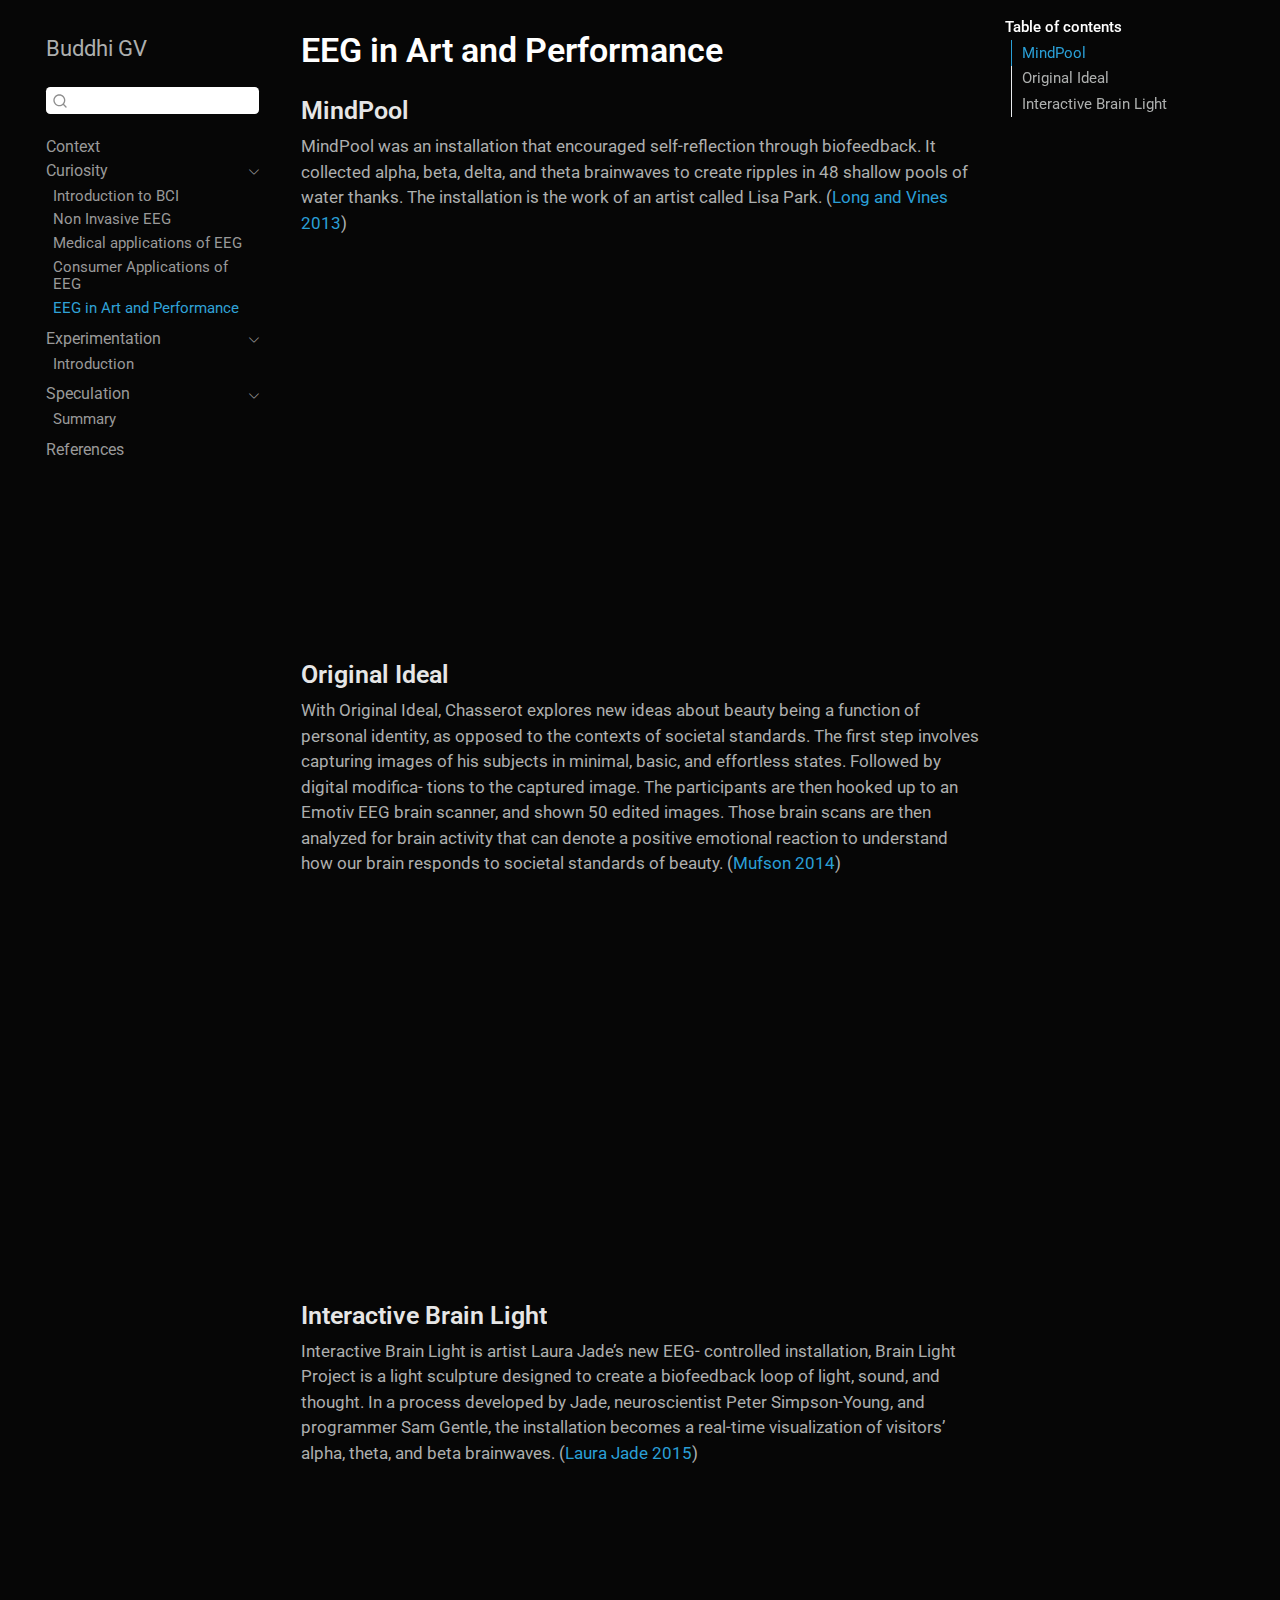
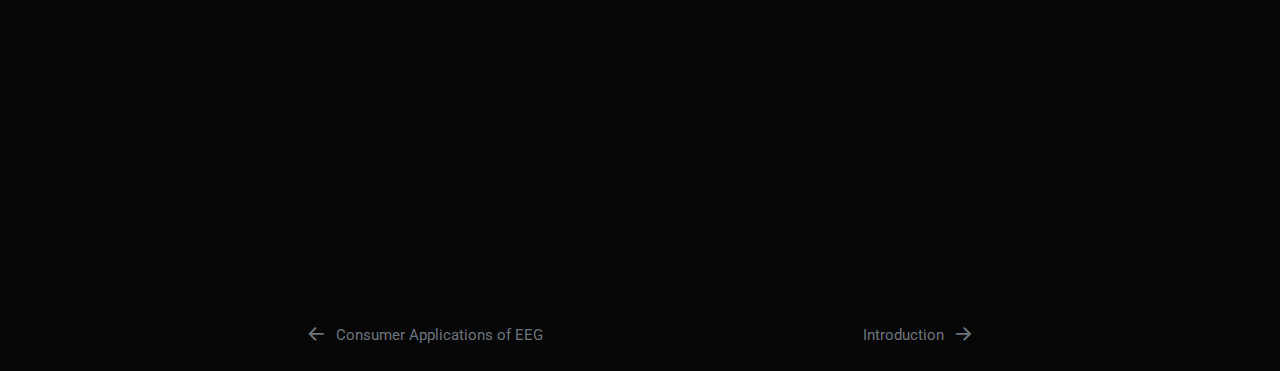
==== _book/art.html @ e20c2865 "Curiosity first draft" ====
<!DOCTYPE html>
<html xmlns="http://www.w3.org/1999/xhtml" lang="en" xml:lang="en"><head>

<meta charset="utf-8">
<meta name="generator" content="quarto-1.4.553">

<meta name="viewport" content="width=device-width, initial-scale=1.0, user-scalable=yes">


<title>Buddhi GV - EEG in Art and Performance</title>
<style>
code{white-space: pre-wrap;}
span.smallcaps{font-variant: small-caps;}
div.columns{display: flex; gap: min(4vw, 1.5em);}
div.column{flex: auto; overflow-x: auto;}
div.hanging-indent{margin-left: 1.5em; text-indent: -1.5em;}
ul.task-list{list-style: none;}
ul.task-list li input[type="checkbox"] {
  width: 0.8em;
  margin: 0 0.8em 0.2em -1em; /* quarto-specific, see https://github.com/quarto-dev/quarto-cli/issues/4556 */ 
  vertical-align: middle;
}
/* CSS for citations */
div.csl-bib-body { }
div.csl-entry {
  clear: both;
  margin-bottom: 0em;
}
.hanging-indent div.csl-entry {
  margin-left:2em;
  text-indent:-2em;
}
div.csl-left-margin {
  min-width:2em;
  float:left;
}
div.csl-right-inline {
  margin-left:2em;
  padding-left:1em;
}
div.csl-indent {
  margin-left: 2em;
}</style>


<script src="site_libs/quarto-nav/quarto-nav.js"></script>
<script src="site_libs/quarto-nav/headroom.min.js"></script>
<script src="site_libs/clipboard/clipboard.min.js"></script>
<script src="site_libs/quarto-search/autocomplete.umd.js"></script>
<script src="site_libs/quarto-search/fuse.min.js"></script>
<script src="site_libs/quarto-search/quarto-search.js"></script>
<meta name="quarto:offset" content="./">
<link href="./intro.html" rel="next">
<link href="./consumer.html" rel="prev">
<script src="site_libs/quarto-html/quarto.js"></script>
<script src="site_libs/quarto-html/popper.min.js"></script>
<script src="site_libs/quarto-html/tippy.umd.min.js"></script>
<script src="site_libs/quarto-html/anchor.min.js"></script>
<link href="site_libs/quarto-html/tippy.css" rel="stylesheet">
<link href="site_libs/quarto-html/quarto-syntax-highlighting-dark.css" rel="stylesheet" id="quarto-text-highlighting-styles">
<script src="site_libs/bootstrap/bootstrap.min.js"></script>
<link href="site_libs/bootstrap/bootstrap-icons.css" rel="stylesheet">
<link href="site_libs/bootstrap/bootstrap.min.css" rel="stylesheet" id="quarto-bootstrap" data-mode="dark">
<script id="quarto-search-options" type="application/json">{
  "location": "sidebar",
  "copy-button": false,
  "collapse-after": 3,
  "panel-placement": "start",
  "type": "textbox",
  "limit": 50,
  "keyboard-shortcut": [
    "f",
    "/",
    "s"
  ],
  "show-item-context": false,
  "language": {
    "search-no-results-text": "No results",
    "search-matching-documents-text": "matching documents",
    "search-copy-link-title": "Copy link to search",
    "search-hide-matches-text": "Hide additional matches",
    "search-more-match-text": "more match in this document",
    "search-more-matches-text": "more matches in this document",
    "search-clear-button-title": "Clear",
    "search-text-placeholder": "",
    "search-detached-cancel-button-title": "Cancel",
    "search-submit-button-title": "Submit",
    "search-label": "Search"
  }
}</script>


</head>

<body class="nav-sidebar floating">

<div id="quarto-search-results"></div>
  <header id="quarto-header" class="headroom fixed-top">
  <nav class="quarto-secondary-nav">
    <div class="container-fluid d-flex">
      <button type="button" class="quarto-btn-toggle btn" data-bs-toggle="collapse" data-bs-target=".quarto-sidebar-collapse-item" aria-controls="quarto-sidebar" aria-expanded="false" aria-label="Toggle sidebar navigation" onclick="if (window.quartoToggleHeadroom) { window.quartoToggleHeadroom(); }">
        <i class="bi bi-layout-text-sidebar-reverse"></i>
      </button>
        <nav class="quarto-page-breadcrumbs" aria-label="breadcrumb"><ol class="breadcrumb"><li class="breadcrumb-item"><a href="./bci.html">Curiosity</a></li><li class="breadcrumb-item"><a href="./art.html"><span class="chapter-title">EEG in Art and Performance</span></a></li></ol></nav>
        <a class="flex-grow-1" role="button" data-bs-toggle="collapse" data-bs-target=".quarto-sidebar-collapse-item" aria-controls="quarto-sidebar" aria-expanded="false" aria-label="Toggle sidebar navigation" onclick="if (window.quartoToggleHeadroom) { window.quartoToggleHeadroom(); }">      
        </a>
      <button type="button" class="btn quarto-search-button" aria-label="" onclick="window.quartoOpenSearch();">
        <i class="bi bi-search"></i>
      </button>
    </div>
  </nav>
</header>
<!-- content -->
<div id="quarto-content" class="quarto-container page-columns page-rows-contents page-layout-article">
<!-- sidebar -->
  <nav id="quarto-sidebar" class="sidebar collapse collapse-horizontal quarto-sidebar-collapse-item sidebar-navigation floating overflow-auto">
    <div class="pt-lg-2 mt-2 text-left sidebar-header">
    <div class="sidebar-title mb-0 py-0">
      <a href="./">Buddhi GV</a> 
    </div>
      </div>
        <div class="mt-2 flex-shrink-0 align-items-center">
        <div class="sidebar-search">
        <div id="quarto-search" class="" title="Search"></div>
        </div>
        </div>
    <div class="sidebar-menu-container"> 
    <ul class="list-unstyled mt-1">
        <li class="sidebar-item">
  <div class="sidebar-item-container"> 
  <a href="./index.html" class="sidebar-item-text sidebar-link">
 <span class="menu-text">Context</span></a>
  </div>
</li>
        <li class="sidebar-item sidebar-item-section">
      <div class="sidebar-item-container"> 
            <a class="sidebar-item-text sidebar-link text-start" data-bs-toggle="collapse" data-bs-target="#quarto-sidebar-section-1" aria-expanded="true">
 <span class="menu-text">Curiosity</span></a>
          <a class="sidebar-item-toggle text-start" data-bs-toggle="collapse" data-bs-target="#quarto-sidebar-section-1" aria-expanded="true" aria-label="Toggle section">
            <i class="bi bi-chevron-right ms-2"></i>
          </a> 
      </div>
      <ul id="quarto-sidebar-section-1" class="collapse list-unstyled sidebar-section depth1 show">  
          <li class="sidebar-item">
  <div class="sidebar-item-container"> 
  <a href="./bci.html" class="sidebar-item-text sidebar-link"><span class="chapter-title">Introduction to BCI</span></a>
  </div>
</li>
          <li class="sidebar-item">
  <div class="sidebar-item-container"> 
  <a href="./non_invasive_eeg.html" class="sidebar-item-text sidebar-link"><span class="chapter-title">Non Invasive EEG</span></a>
  </div>
</li>
          <li class="sidebar-item">
  <div class="sidebar-item-container"> 
  <a href="./med.html" class="sidebar-item-text sidebar-link"><span class="chapter-title">Medical applications of EEG</span></a>
  </div>
</li>
          <li class="sidebar-item">
  <div class="sidebar-item-container"> 
  <a href="./consumer.html" class="sidebar-item-text sidebar-link"><span class="chapter-title">Consumer Applications of EEG</span></a>
  </div>
</li>
          <li class="sidebar-item">
  <div class="sidebar-item-container"> 
  <a href="./art.html" class="sidebar-item-text sidebar-link active"><span class="chapter-title">EEG in Art and Performance</span></a>
  </div>
</li>
      </ul>
  </li>
        <li class="sidebar-item sidebar-item-section">
      <div class="sidebar-item-container"> 
            <a class="sidebar-item-text sidebar-link text-start" data-bs-toggle="collapse" data-bs-target="#quarto-sidebar-section-2" aria-expanded="true">
 <span class="menu-text">Experimentation</span></a>
          <a class="sidebar-item-toggle text-start" data-bs-toggle="collapse" data-bs-target="#quarto-sidebar-section-2" aria-expanded="true" aria-label="Toggle section">
            <i class="bi bi-chevron-right ms-2"></i>
          </a> 
      </div>
      <ul id="quarto-sidebar-section-2" class="collapse list-unstyled sidebar-section depth1 show">  
          <li class="sidebar-item">
  <div class="sidebar-item-container"> 
  <a href="./intro.html" class="sidebar-item-text sidebar-link"><span class="chapter-title">Introduction</span></a>
  </div>
</li>
      </ul>
  </li>
        <li class="sidebar-item sidebar-item-section">
      <div class="sidebar-item-container"> 
            <a class="sidebar-item-text sidebar-link text-start" data-bs-toggle="collapse" data-bs-target="#quarto-sidebar-section-3" aria-expanded="true">
 <span class="menu-text">Speculation</span></a>
          <a class="sidebar-item-toggle text-start" data-bs-toggle="collapse" data-bs-target="#quarto-sidebar-section-3" aria-expanded="true" aria-label="Toggle section">
            <i class="bi bi-chevron-right ms-2"></i>
          </a> 
      </div>
      <ul id="quarto-sidebar-section-3" class="collapse list-unstyled sidebar-section depth1 show">  
          <li class="sidebar-item">
  <div class="sidebar-item-container"> 
  <a href="./summary.html" class="sidebar-item-text sidebar-link"><span class="chapter-title">Summary</span></a>
  </div>
</li>
      </ul>
  </li>
        <li class="sidebar-item">
  <div class="sidebar-item-container"> 
  <a href="./references.html" class="sidebar-item-text sidebar-link">
 <span class="menu-text">References</span></a>
  </div>
</li>
    </ul>
    </div>
</nav>
<div id="quarto-sidebar-glass" class="quarto-sidebar-collapse-item" data-bs-toggle="collapse" data-bs-target=".quarto-sidebar-collapse-item"></div>
<!-- margin-sidebar -->
    <div id="quarto-margin-sidebar" class="sidebar margin-sidebar">
        <nav id="TOC" role="doc-toc" class="toc-active">
    <h2 id="toc-title">Table of contents</h2>
   
  <ul>
  <li><a href="#mindpool" id="toc-mindpool" class="nav-link active" data-scroll-target="#mindpool">MindPool</a></li>
  <li><a href="#original-ideal" id="toc-original-ideal" class="nav-link" data-scroll-target="#original-ideal">Original Ideal</a></li>
  <li><a href="#interactive-brain-light" id="toc-interactive-brain-light" class="nav-link" data-scroll-target="#interactive-brain-light">Interactive Brain Light</a></li>
  </ul>
</nav>
    </div>
<!-- main -->
<main class="content" id="quarto-document-content">

<header id="title-block-header">
<h1 class="title display-7"><span class="chapter-title">EEG in Art and Performance</span></h1>

</header>


<section id="mindpool" class="level3">
<h3 class="anchored" data-anchor-id="mindpool">MindPool</h3>
<p>MindPool was an installation that encouraged self-reflection through biofeedback. It collected alpha, beta, delta, and theta brainwaves to create ripples in 48 shallow pools of water thanks. The installation is the work of an artist called Lisa Park. <span class="citation" data-cites="long2013">(<a href="references.html#ref-long2013" role="doc-biblioref">Long and Vines 2013</a>)</span></p>
<div class="quarto-video ratio ratio-16x9"><iframe data-external="1" src="https://www.youtube.com/embed/F-r-ZGE4z_M" title="" frameborder="0" allow="accelerometer; autoplay; clipboard-write; encrypted-media; gyroscope; picture-in-picture" allowfullscreen=""></iframe></div>
</section>
<section id="original-ideal" class="level3">
<h3 class="anchored" data-anchor-id="original-ideal">Original Ideal</h3>
<p>With Original Ideal, Chasserot explores new ideas about beauty being a function of personal identity, as opposed to the contexts of societal standards. The first step involves capturing images of his subjects in minimal, basic, and effortless states. Followed by digital modifica- tions to the captured image. The participants are then hooked up to an Emotiv EEG brain scanner, and shown 50 edited images. Those brain scans are then analyzed for brain activity that can denote a positive emotional reaction to understand how our brain responds to societal standards of beauty. <span class="citation" data-cites="mufson2014">(<a href="references.html#ref-mufson2014" role="doc-biblioref">Mufson 2014</a>)</span></p>
<div class="quarto-video ratio ratio-16x9"><iframe data-external="1" src="https://player.vimeo.com/video/83598327" frameborder="0" title="" allow="autoplay; fullscreen; picture-in-picture" allowfullscreen=""></iframe></div>
</section>
<section id="interactive-brain-light" class="level3">
<h3 class="anchored" data-anchor-id="interactive-brain-light">Interactive Brain Light</h3>
<p>Interactive Brain Light is artist Laura Jade’s new EEG- controlled installation, Brain Light Project is a light sculpture designed to create a biofeedback loop of light, sound, and thought. In a process developed by Jade, neuroscientist Peter Simpson-Young, and programmer Sam Gentle, the installation becomes a real-time visualization of visitors’ alpha, theta, and beta brainwaves. <span class="citation" data-cites="laurajade2015">(<a href="references.html#ref-laurajade2015" role="doc-biblioref">Laura Jade 2015</a>)</span></p>
<div class="quarto-video ratio ratio-16x9"><iframe data-external="1" src="https://www.youtube.com/embed/-gA0U1WMUNg" title="" frameborder="0" allow="accelerometer; autoplay; clipboard-write; encrypted-media; gyroscope; picture-in-picture" allowfullscreen=""></iframe></div>


<div id="refs" class="references csl-bib-body hanging-indent" data-entry-spacing="0" role="list" style="display: none">
<div id="ref-laurajade2015" class="csl-entry" role="listitem">
Laura Jade. 2015. <span>“INTERACTIVE BRAIN LIGHT Illuminated by Brainwaves,”</span> June. <a href="https://www.youtube.com/watch?v=SvwTqnI3f4U">https://www.youtube.com/watch?v=SvwTqnI3f4U</a>.
</div>
<div id="ref-long2013" class="csl-entry" role="listitem">
Long, Kiel, and John Vines. 2013. <span>“Mind Pool: Encouraging Self-Reflection Through Ambiguous Bio-Feedback.”</span> In, 29752978. CHI EA ’13. New York, NY, USA: Association for Computing Machinery. <a href="https://doi.org/10.1145/2468356.2479588">https://doi.org/10.1145/2468356.2479588</a>.
</div>
<div id="ref-mufson2014" class="csl-entry" role="listitem">
Mufson, Beckett. 2014. <span>“Can Brain Scans Reveal Your Ideal Self-Image?”</span> <a href="https://www.vice.com/en/article/gvwvb3/can-brain-scans-reveal-your-ideal-self-image">https://www.vice.com/en/article/gvwvb3/can-brain-scans-reveal-your-ideal-self-image</a>.
</div>
</div>
</section>

</main> <!-- /main -->
<script id="quarto-html-after-body" type="application/javascript">
window.document.addEventListener("DOMContentLoaded", function (event) {
  const toggleBodyColorMode = (bsSheetEl) => {
    const mode = bsSheetEl.getAttribute("data-mode");
    const bodyEl = window.document.querySelector("body");
    if (mode === "dark") {
      bodyEl.classList.add("quarto-dark");
      bodyEl.classList.remove("quarto-light");
    } else {
      bodyEl.classList.add("quarto-light");
      bodyEl.classList.remove("quarto-dark");
    }
  }
  const toggleBodyColorPrimary = () => {
    const bsSheetEl = window.document.querySelector("link#quarto-bootstrap");
    if (bsSheetEl) {
      toggleBodyColorMode(bsSheetEl);
    }
  }
  toggleBodyColorPrimary();  
  const icon = "";
  const anchorJS = new window.AnchorJS();
  anchorJS.options = {
    placement: 'right',
    icon: icon
  };
  anchorJS.add('.anchored');
  const isCodeAnnotation = (el) => {
    for (const clz of el.classList) {
      if (clz.startsWith('code-annotation-')) {                     
        return true;
      }
    }
    return false;
  }
  const clipboard = new window.ClipboardJS('.code-copy-button', {
    text: function(trigger) {
      const codeEl = trigger.previousElementSibling.cloneNode(true);
      for (const childEl of codeEl.children) {
        if (isCodeAnnotation(childEl)) {
          childEl.remove();
        }
      }
      return codeEl.innerText;
    }
  });
  clipboard.on('success', function(e) {
    // button target
    const button = e.trigger;
    // don't keep focus
    button.blur();
    // flash "checked"
    button.classList.add('code-copy-button-checked');
    var currentTitle = button.getAttribute("title");
    button.setAttribute("title", "Copied!");
    let tooltip;
    if (window.bootstrap) {
      button.setAttribute("data-bs-toggle", "tooltip");
      button.setAttribute("data-bs-placement", "left");
      button.setAttribute("data-bs-title", "Copied!");
      tooltip = new bootstrap.Tooltip(button, 
        { trigger: "manual", 
          customClass: "code-copy-button-tooltip",
          offset: [0, -8]});
      tooltip.show();    
    }
    setTimeout(function() {
      if (tooltip) {
        tooltip.hide();
        button.removeAttribute("data-bs-title");
        button.removeAttribute("data-bs-toggle");
        button.removeAttribute("data-bs-placement");
      }
      button.setAttribute("title", currentTitle);
      button.classList.remove('code-copy-button-checked');
    }, 1000);
    // clear code selection
    e.clearSelection();
  });
    var localhostRegex = new RegExp(/^(?:http|https):\/\/localhost\:?[0-9]*\//);
    var mailtoRegex = new RegExp(/^mailto:/);
      var filterRegex = new RegExp('/' + window.location.host + '/');
    var isInternal = (href) => {
        return filterRegex.test(href) || localhostRegex.test(href) || mailtoRegex.test(href);
    }
    // Inspect non-navigation links and adorn them if external
 	var links = window.document.querySelectorAll('a[href]:not(.nav-link):not(.navbar-brand):not(.toc-action):not(.sidebar-link):not(.sidebar-item-toggle):not(.pagination-link):not(.no-external):not([aria-hidden]):not(.dropdown-item):not(.quarto-navigation-tool)');
    for (var i=0; i<links.length; i++) {
      const link = links[i];
      if (!isInternal(link.href)) {
        // undo the damage that might have been done by quarto-nav.js in the case of
        // links that we want to consider external
        if (link.dataset.originalHref !== undefined) {
          link.href = link.dataset.originalHref;
        }
      }
    }
  function tippyHover(el, contentFn, onTriggerFn, onUntriggerFn) {
    const config = {
      allowHTML: true,
      maxWidth: 500,
      delay: 100,
      arrow: false,
      appendTo: function(el) {
          return el.parentElement;
      },
      interactive: true,
      interactiveBorder: 10,
      theme: 'quarto',
      placement: 'bottom-start',
    };
    if (contentFn) {
      config.content = contentFn;
    }
    if (onTriggerFn) {
      config.onTrigger = onTriggerFn;
    }
    if (onUntriggerFn) {
      config.onUntrigger = onUntriggerFn;
    }
    window.tippy(el, config); 
  }
  const noterefs = window.document.querySelectorAll('a[role="doc-noteref"]');
  for (var i=0; i<noterefs.length; i++) {
    const ref = noterefs[i];
    tippyHover(ref, function() {
      // use id or data attribute instead here
      let href = ref.getAttribute('data-footnote-href') || ref.getAttribute('href');
      try { href = new URL(href).hash; } catch {}
      const id = href.replace(/^#\/?/, "");
      const note = window.document.getElementById(id);
      if (note) {
        return note.innerHTML;
      } else {
        return "";
      }
    });
  }
  const xrefs = window.document.querySelectorAll('a.quarto-xref');
  const processXRef = (id, note) => {
    // Strip column container classes
    const stripColumnClz = (el) => {
      el.classList.remove("page-full", "page-columns");
      if (el.children) {
        for (const child of el.children) {
          stripColumnClz(child);
        }
      }
    }
    stripColumnClz(note)
    if (id === null || id.startsWith('sec-')) {
      // Special case sections, only their first couple elements
      const container = document.createElement("div");
      if (note.children && note.children.length > 2) {
        container.appendChild(note.children[0].cloneNode(true));
        for (let i = 1; i < note.children.length; i++) {
          const child = note.children[i];
          if (child.tagName === "P" && child.innerText === "") {
            continue;
          } else {
            container.appendChild(child.cloneNode(true));
            break;
          }
        }
        if (window.Quarto?.typesetMath) {
          window.Quarto.typesetMath(container);
        }
        return container.innerHTML
      } else {
        if (window.Quarto?.typesetMath) {
          window.Quarto.typesetMath(note);
        }
        return note.innerHTML;
      }
    } else {
      // Remove any anchor links if they are present
      const anchorLink = note.querySelector('a.anchorjs-link');
      if (anchorLink) {
        anchorLink.remove();
      }
      if (window.Quarto?.typesetMath) {
        window.Quarto.typesetMath(note);
      }
      // TODO in 1.5, we should make sure this works without a callout special case
      if (note.classList.contains("callout")) {
        return note.outerHTML;
      } else {
        return note.innerHTML;
      }
    }
  }
  for (var i=0; i<xrefs.length; i++) {
    const xref = xrefs[i];
    tippyHover(xref, undefined, function(instance) {
      instance.disable();
      let url = xref.getAttribute('href');
      let hash = undefined; 
      if (url.startsWith('#')) {
        hash = url;
      } else {
        try { hash = new URL(url).hash; } catch {}
      }
      if (hash) {
        const id = hash.replace(/^#\/?/, "");
        const note = window.document.getElementById(id);
        if (note !== null) {
          try {
            const html = processXRef(id, note.cloneNode(true));
            instance.setContent(html);
          } finally {
            instance.enable();
            instance.show();
          }
        } else {
          // See if we can fetch this
          fetch(url.split('#')[0])
          .then(res => res.text())
          .then(html => {
            const parser = new DOMParser();
            const htmlDoc = parser.parseFromString(html, "text/html");
            const note = htmlDoc.getElementById(id);
            if (note !== null) {
              const html = processXRef(id, note);
              instance.setContent(html);
            } 
          }).finally(() => {
            instance.enable();
            instance.show();
          });
        }
      } else {
        // See if we can fetch a full url (with no hash to target)
        // This is a special case and we should probably do some content thinning / targeting
        fetch(url)
        .then(res => res.text())
        .then(html => {
          const parser = new DOMParser();
          const htmlDoc = parser.parseFromString(html, "text/html");
          const note = htmlDoc.querySelector('main.content');
          if (note !== null) {
            // This should only happen for chapter cross references
            // (since there is no id in the URL)
            // remove the first header
            if (note.children.length > 0 && note.children[0].tagName === "HEADER") {
              note.children[0].remove();
            }
            const html = processXRef(null, note);
            instance.setContent(html);
          } 
        }).finally(() => {
          instance.enable();
          instance.show();
        });
      }
    }, function(instance) {
    });
  }
      let selectedAnnoteEl;
      const selectorForAnnotation = ( cell, annotation) => {
        let cellAttr = 'data-code-cell="' + cell + '"';
        let lineAttr = 'data-code-annotation="' +  annotation + '"';
        const selector = 'span[' + cellAttr + '][' + lineAttr + ']';
        return selector;
      }
      const selectCodeLines = (annoteEl) => {
        const doc = window.document;
        const targetCell = annoteEl.getAttribute("data-target-cell");
        const targetAnnotation = annoteEl.getAttribute("data-target-annotation");
        const annoteSpan = window.document.querySelector(selectorForAnnotation(targetCell, targetAnnotation));
        const lines = annoteSpan.getAttribute("data-code-lines").split(",");
        const lineIds = lines.map((line) => {
          return targetCell + "-" + line;
        })
        let top = null;
        let height = null;
        let parent = null;
        if (lineIds.length > 0) {
            //compute the position of the single el (top and bottom and make a div)
            const el = window.document.getElementById(lineIds[0]);
            top = el.offsetTop;
            height = el.offsetHeight;
            parent = el.parentElement.parentElement;
          if (lineIds.length > 1) {
            const lastEl = window.document.getElementById(lineIds[lineIds.length - 1]);
            const bottom = lastEl.offsetTop + lastEl.offsetHeight;
            height = bottom - top;
          }
          if (top !== null && height !== null && parent !== null) {
            // cook up a div (if necessary) and position it 
            let div = window.document.getElementById("code-annotation-line-highlight");
            if (div === null) {
              div = window.document.createElement("div");
              div.setAttribute("id", "code-annotation-line-highlight");
              div.style.position = 'absolute';
              parent.appendChild(div);
            }
            div.style.top = top - 2 + "px";
            div.style.height = height + 4 + "px";
            div.style.left = 0;
            let gutterDiv = window.document.getElementById("code-annotation-line-highlight-gutter");
            if (gutterDiv === null) {
              gutterDiv = window.document.createElement("div");
              gutterDiv.setAttribute("id", "code-annotation-line-highlight-gutter");
              gutterDiv.style.position = 'absolute';
              const codeCell = window.document.getElementById(targetCell);
              const gutter = codeCell.querySelector('.code-annotation-gutter');
              gutter.appendChild(gutterDiv);
            }
            gutterDiv.style.top = top - 2 + "px";
            gutterDiv.style.height = height + 4 + "px";
          }
          selectedAnnoteEl = annoteEl;
        }
      };
      const unselectCodeLines = () => {
        const elementsIds = ["code-annotation-line-highlight", "code-annotation-line-highlight-gutter"];
        elementsIds.forEach((elId) => {
          const div = window.document.getElementById(elId);
          if (div) {
            div.remove();
          }
        });
        selectedAnnoteEl = undefined;
      };
        // Handle positioning of the toggle
    window.addEventListener(
      "resize",
      throttle(() => {
        elRect = undefined;
        if (selectedAnnoteEl) {
          selectCodeLines(selectedAnnoteEl);
        }
      }, 10)
    );
    function throttle(fn, ms) {
    let throttle = false;
    let timer;
      return (...args) => {
        if(!throttle) { // first call gets through
            fn.apply(this, args);
            throttle = true;
        } else { // all the others get throttled
            if(timer) clearTimeout(timer); // cancel #2
            timer = setTimeout(() => {
              fn.apply(this, args);
              timer = throttle = false;
            }, ms);
        }
      };
    }
      // Attach click handler to the DT
      const annoteDls = window.document.querySelectorAll('dt[data-target-cell]');
      for (const annoteDlNode of annoteDls) {
        annoteDlNode.addEventListener('click', (event) => {
          const clickedEl = event.target;
          if (clickedEl !== selectedAnnoteEl) {
            unselectCodeLines();
            const activeEl = window.document.querySelector('dt[data-target-cell].code-annotation-active');
            if (activeEl) {
              activeEl.classList.remove('code-annotation-active');
            }
            selectCodeLines(clickedEl);
            clickedEl.classList.add('code-annotation-active');
          } else {
            // Unselect the line
            unselectCodeLines();
            clickedEl.classList.remove('code-annotation-active');
          }
        });
      }
  const findCites = (el) => {
    const parentEl = el.parentElement;
    if (parentEl) {
      const cites = parentEl.dataset.cites;
      if (cites) {
        return {
          el,
          cites: cites.split(' ')
        };
      } else {
        return findCites(el.parentElement)
      }
    } else {
      return undefined;
    }
  };
  var bibliorefs = window.document.querySelectorAll('a[role="doc-biblioref"]');
  for (var i=0; i<bibliorefs.length; i++) {
    const ref = bibliorefs[i];
    const citeInfo = findCites(ref);
    if (citeInfo) {
      tippyHover(citeInfo.el, function() {
        var popup = window.document.createElement('div');
        citeInfo.cites.forEach(function(cite) {
          var citeDiv = window.document.createElement('div');
          citeDiv.classList.add('hanging-indent');
          citeDiv.classList.add('csl-entry');
          var biblioDiv = window.document.getElementById('ref-' + cite);
          if (biblioDiv) {
            citeDiv.innerHTML = biblioDiv.innerHTML;
          }
          popup.appendChild(citeDiv);
        });
        return popup.innerHTML;
      });
    }
  }
});
</script>
<nav class="page-navigation">
  <div class="nav-page nav-page-previous">
      <a href="./consumer.html" class="pagination-link" aria-label="Consumer Applications of EEG">
        <i class="bi bi-arrow-left-short"></i> <span class="nav-page-text"><span class="chapter-title">Consumer Applications of EEG</span></span>
      </a>          
  </div>
  <div class="nav-page nav-page-next">
      <a href="./intro.html" class="pagination-link" aria-label="Introduction">
        <span class="nav-page-text"><span class="chapter-title">Introduction</span></span> <i class="bi bi-arrow-right-short"></i>
      </a>
  </div>
</nav>
</div> <!-- /content -->




</body></html>
---- _book/site_libs/quarto-html/tippy.css ----
.tippy-box[data-animation=fade][data-state=hidden]{opacity:0}[data-tippy-root]{max-width:calc(100vw - 10px)}.tippy-box{position:relative;background-color:#333;color:#fff;border-radius:4px;font-size:14px;line-height:1.4;white-space:normal;outline:0;transition-property:transform,visibility,opacity}.tippy-box[data-placement^=top]>.tippy-arrow{bottom:0}.tippy-box[data-placement^=top]>.tippy-arrow:before{bottom:-7px;left:0;border-width:8px 8px 0;border-top-color:initial;transform-origin:center top}.tippy-box[data-placement^=bottom]>.tippy-arrow{top:0}.tippy-box[data-placement^=bottom]>.tippy-arrow:before{top:-7px;left:0;border-width:0 8px 8px;border-bottom-color:initial;transform-origin:center bottom}.tippy-box[data-placement^=left]>.tippy-arrow{right:0}.tippy-box[data-placement^=left]>.tippy-arrow:before{border-width:8px 0 8px 8px;border-left-color:initial;right:-7px;transform-origin:center left}.tippy-box[data-placement^=right]>.tippy-arrow{left:0}.tippy-box[data-placement^=right]>.tippy-arrow:before{left:-7px;border-width:8px 8px 8px 0;border-right-color:initial;transform-origin:center right}.tippy-box[data-inertia][data-state=visible]{transition-timing-function:cubic-bezier(.54,1.5,.38,1.11)}.tippy-arrow{width:16px;height:16px;color:#333}.tippy-arrow:before{content:"";position:absolute;border-color:transparent;border-style:solid}.tippy-content{position:relative;padding:5px 9px;z-index:1}
---- _book/site_libs/quarto-html/quarto-syntax-highlighting-dark.css ----
/* quarto syntax highlight colors */
:root {
  --quarto-hl-al-color: #f07178;
  --quarto-hl-an-color: #d4d0ab;
  --quarto-hl-at-color: #00e0e0;
  --quarto-hl-bn-color: #d4d0ab;
  --quarto-hl-bu-color: #abe338;
  --quarto-hl-ch-color: #abe338;
  --quarto-hl-co-color: #f8f8f2;
  --quarto-hl-cv-color: #ffd700;
  --quarto-hl-cn-color: #ffd700;
  --quarto-hl-cf-color: #ffa07a;
  --quarto-hl-dt-color: #ffa07a;
  --quarto-hl-dv-color: #d4d0ab;
  --quarto-hl-do-color: #f8f8f2;
  --quarto-hl-er-color: #f07178;
  --quarto-hl-ex-color: #00e0e0;
  --quarto-hl-fl-color: #d4d0ab;
  --quarto-hl-fu-color: #ffa07a;
  --quarto-hl-im-color: #abe338;
  --quarto-hl-in-color: #d4d0ab;
  --quarto-hl-kw-color: #ffa07a;
  --quarto-hl-op-color: #ffa07a;
  --quarto-hl-ot-color: #00e0e0;
  --quarto-hl-pp-color: #dcc6e0;
  --quarto-hl-re-color: #00e0e0;
  --quarto-hl-sc-color: #abe338;
  --quarto-hl-ss-color: #abe338;
  --quarto-hl-st-color: #abe338;
  --quarto-hl-va-color: #00e0e0;
  --quarto-hl-vs-color: #abe338;
  --quarto-hl-wa-color: #dcc6e0;
}

/* other quarto variables */
:root {
  --quarto-font-monospace: SFMono-Regular, Menlo, Monaco, Consolas, "Liberation Mono", "Courier New", monospace;
}

code span.al {
  background-color: #2a0f15;
  font-weight: bold;
  color: #f07178;
}

code span.an {
  color: #d4d0ab;
}

code span.at {
  color: #00e0e0;
}

code span.bn {
  color: #d4d0ab;
}

code span.bu {
  color: #abe338;
}

code span.ch {
  color: #abe338;
}

code span.co {
  font-style: italic;
  color: #f8f8f2;
}

code span.cv {
  color: #ffd700;
}

code span.cn {
  color: #ffd700;
}

code span.cf {
  font-weight: bold;
  color: #ffa07a;
}

code span.dt {
  color: #ffa07a;
}

code span.dv {
  color: #d4d0ab;
}

code span.do {
  color: #f8f8f2;
}

code span.er {
  color: #f07178;
  text-decoration: underline;
}

code span.ex {
  font-weight: bold;
  color: #00e0e0;
}

code span.fl {
  color: #d4d0ab;
}

code span.fu {
  color: #ffa07a;
}

code span.im {
  color: #abe338;
}

code span.in {
  color: #d4d0ab;
}

code span.kw {
  font-weight: bold;
  color: #ffa07a;
}

pre > code.sourceCode > span {
  color: #f8f8f2;
}

code span {
  color: #f8f8f2;
}

code.sourceCode > span {
  color: #f8f8f2;
}

div.sourceCode,
div.sourceCode pre.sourceCode {
  color: #f8f8f2;
}

code span.op {
  color: #ffa07a;
}

code span.ot {
  color: #00e0e0;
}

code span.pp {
  color: #dcc6e0;
}

code span.re {
  background-color: #f8f8f2;
  color: #00e0e0;
}

code span.sc {
  color: #abe338;
}

code span.ss {
  color: #abe338;
}

code span.st {
  color: #abe338;
}

code span.va {
  color: #00e0e0;
}

code span.vs {
  color: #abe338;
}

code span.wa {
  color: #dcc6e0;
}

.prevent-inlining {
  content: "</";
}

/*# sourceMappingURL=935a306eefa94366c21e1a970dddb765.css.map */
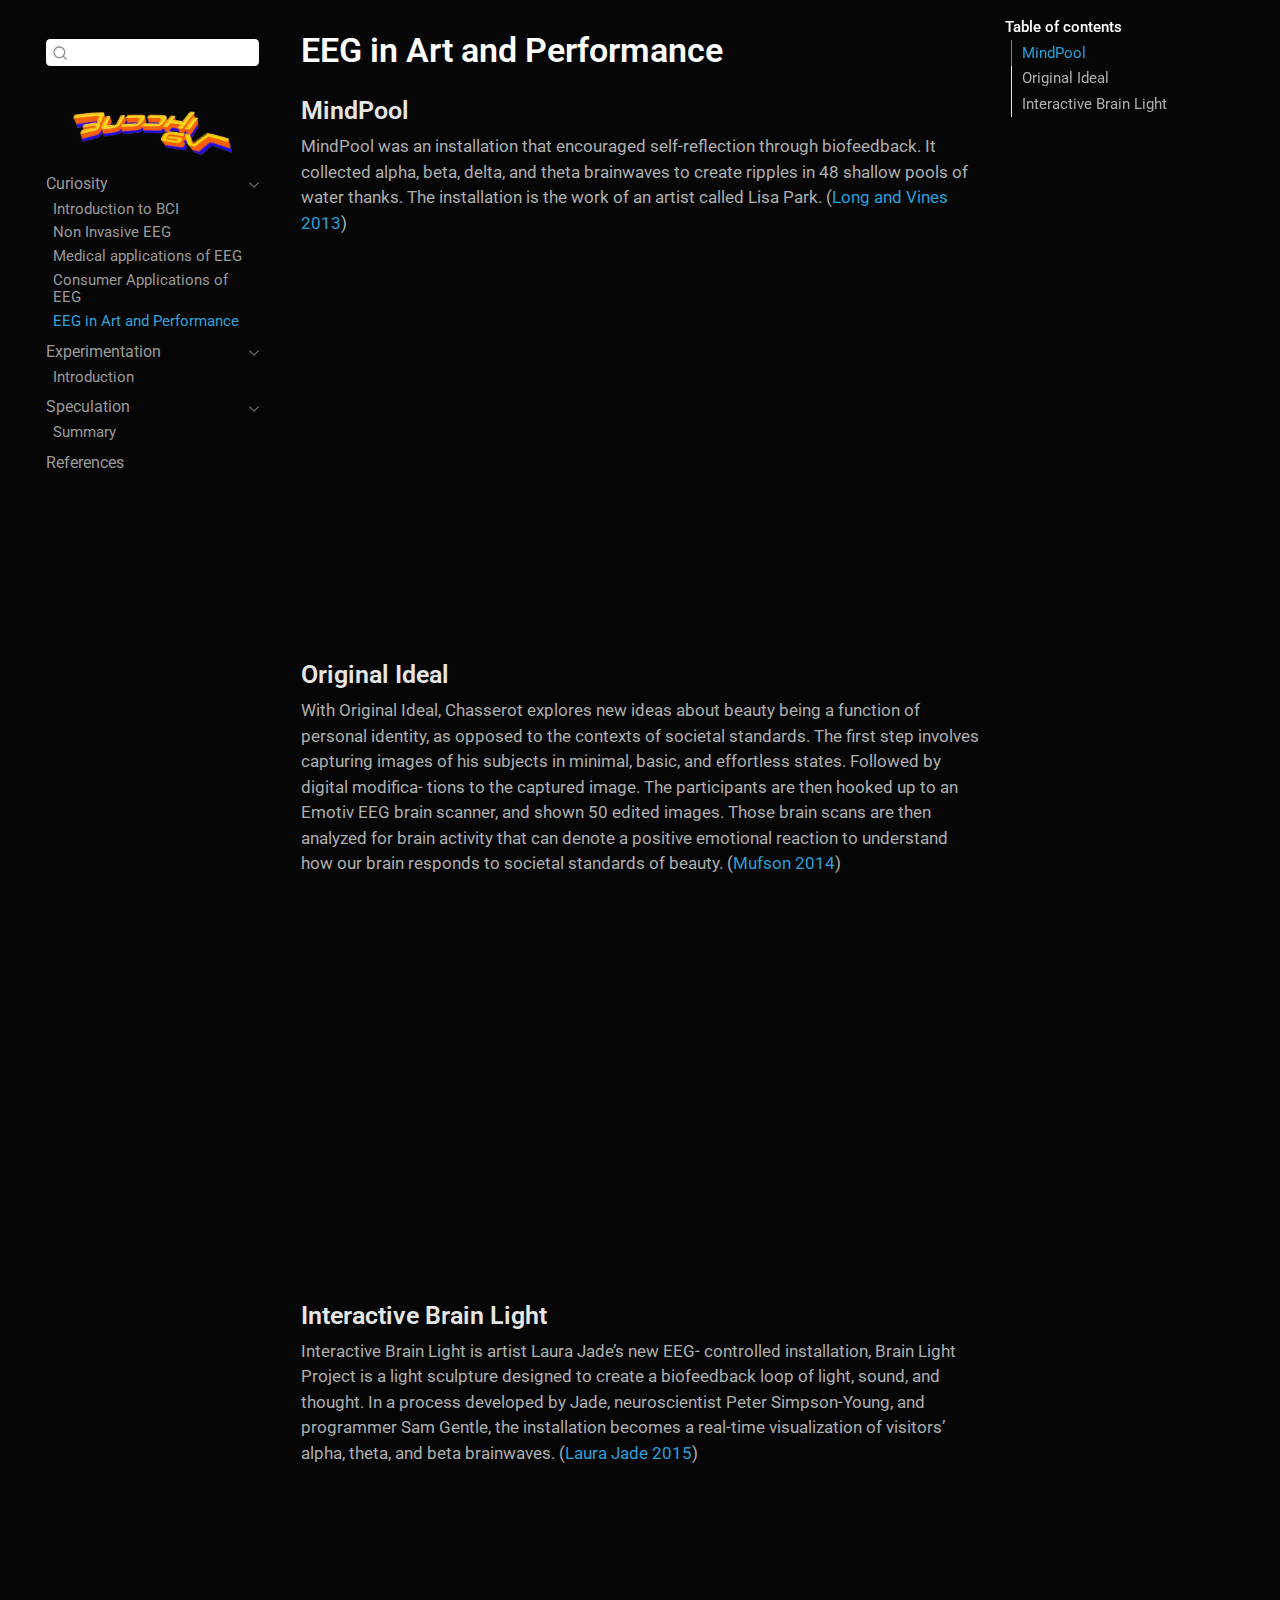
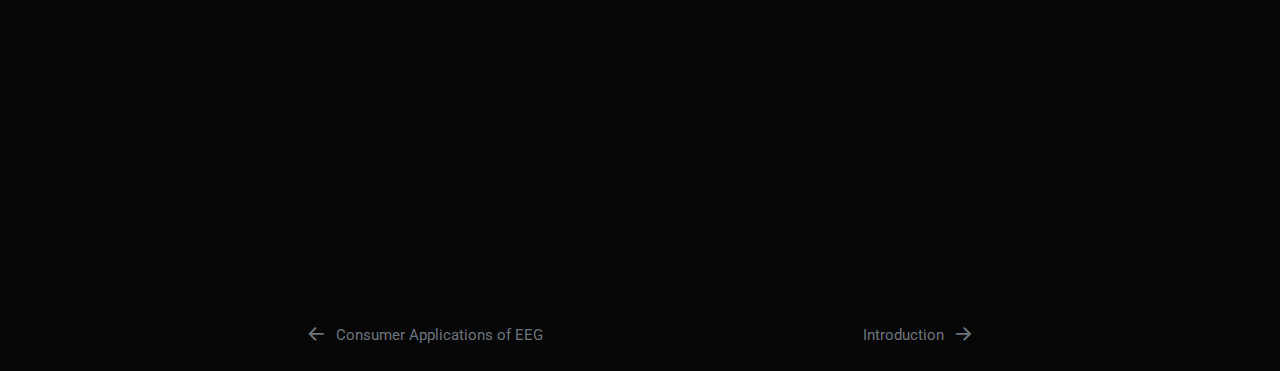
==== commit c474a598: "thumbnails in landing page" ====
--- a/_book/art.html
+++ b/_book/art.html
@@ -7,7 +7,7 @@
 <meta name="viewport" content="width=device-width, initial-scale=1.0, user-scalable=yes">
 
 
-<title>Buddhi GV - EEG in Art and Performance</title>
+<title>EEG in Art and Performance</title>
 <style>
 code{white-space: pre-wrap;}
 span.smallcaps{font-variant: small-caps;}
@@ -52,6 +52,7 @@
 <meta name="quarto:offset" content="./">
 <link href="./intro.html" rel="next">
 <link href="./consumer.html" rel="prev">
+<link href="./images/bgv.png" rel="icon" type="image/png">
 <script src="site_libs/quarto-html/quarto.js"></script>
 <script src="site_libs/quarto-html/popper.min.js"></script>
 <script src="site_libs/quarto-html/tippy.umd.min.js"></script>
@@ -114,11 +115,6 @@
 <div id="quarto-content" class="quarto-container page-columns page-rows-contents page-layout-article">
 <!-- sidebar -->
   <nav id="quarto-sidebar" class="sidebar collapse collapse-horizontal quarto-sidebar-collapse-item sidebar-navigation floating overflow-auto">
-    <div class="pt-lg-2 mt-2 text-left sidebar-header">
-    <div class="sidebar-title mb-0 py-0">
-      <a href="./">Buddhi GV</a> 
-    </div>
-      </div>
         <div class="mt-2 flex-shrink-0 align-items-center">
         <div class="sidebar-search">
         <div id="quarto-search" class="" title="Search"></div>
@@ -128,8 +124,7 @@
     <ul class="list-unstyled mt-1">
         <li class="sidebar-item">
   <div class="sidebar-item-container"> 
-  <a href="./index.html" class="sidebar-item-text sidebar-link">
- <span class="menu-text">Context</span></a>
+  <a href="./index.html" class="sidebar-item-text sidebar-link"><span class="chapter-title"><img src="images/[removal.ai]_162b22c6-11a8-4ac1-9036-2dadecac939a-title.png" class="img-fluid"></span></a>
   </div>
 </li>
         <li class="sidebar-item sidebar-item-section">
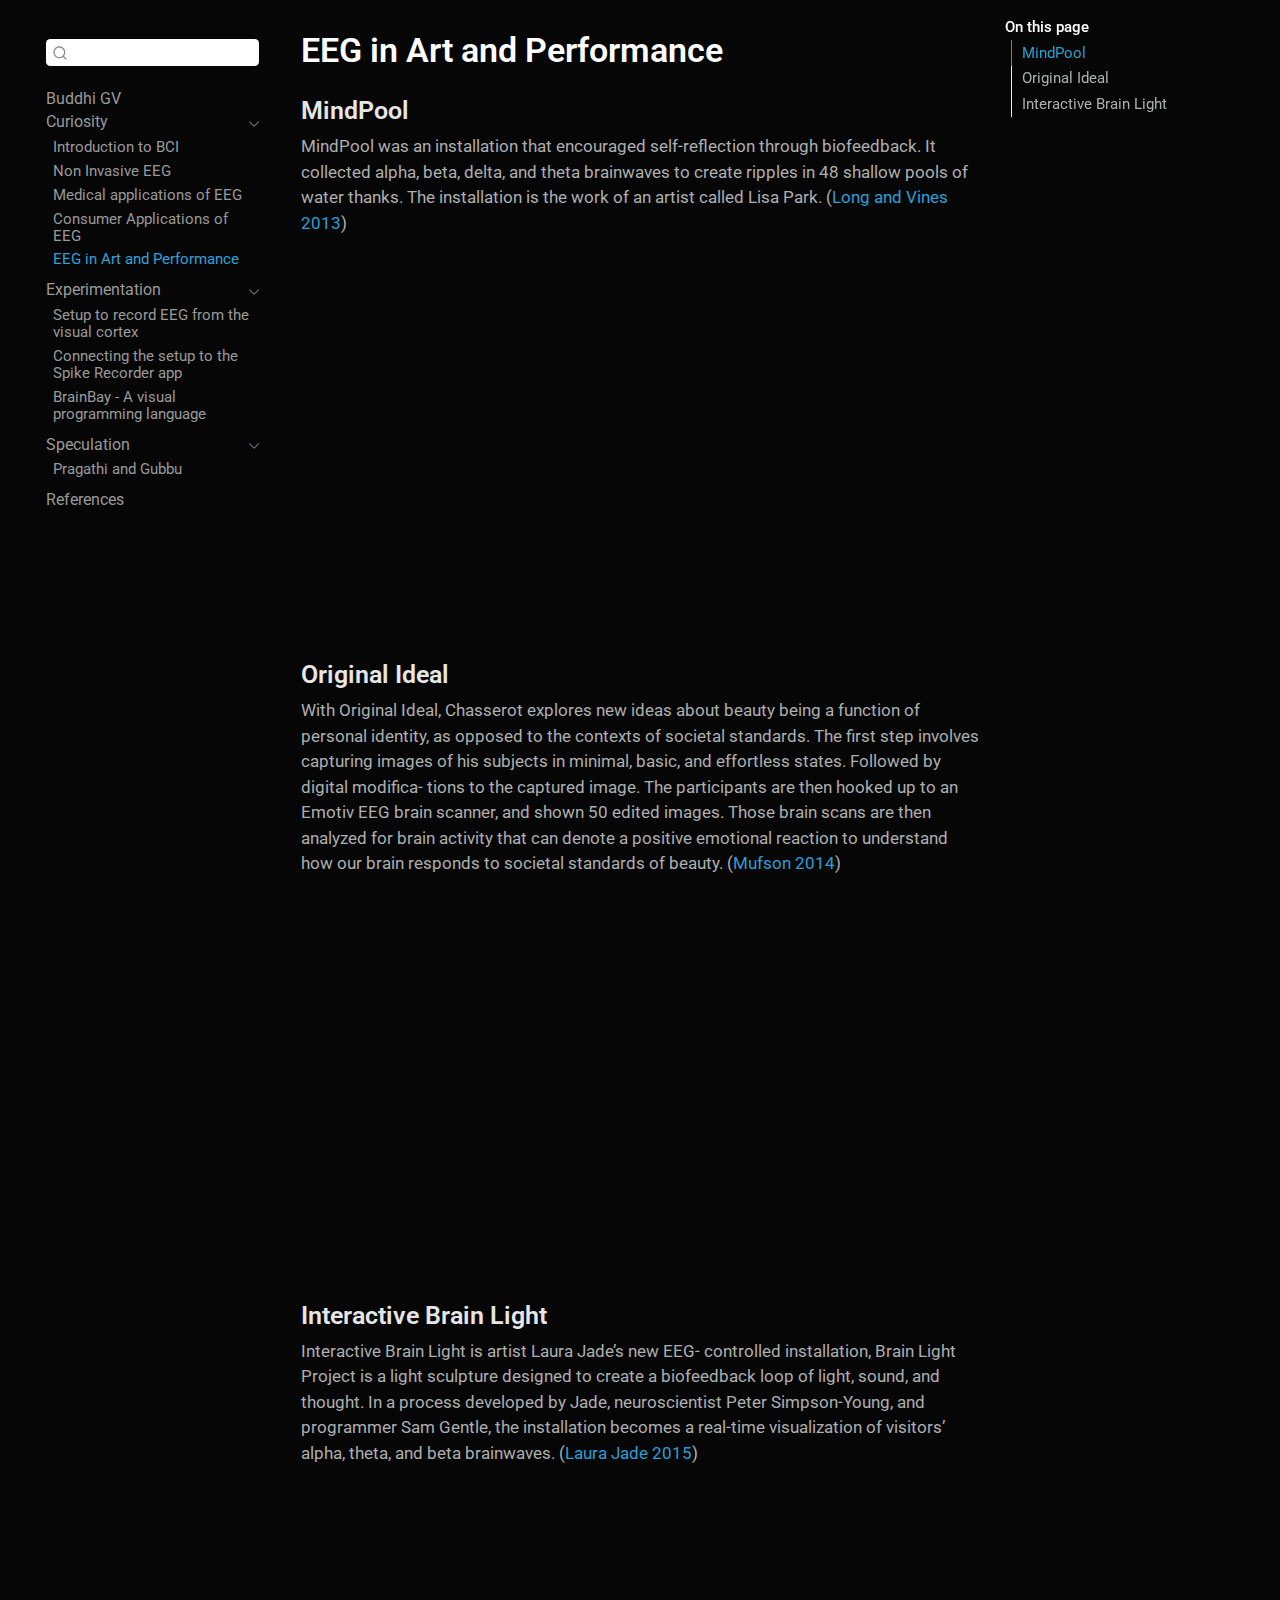
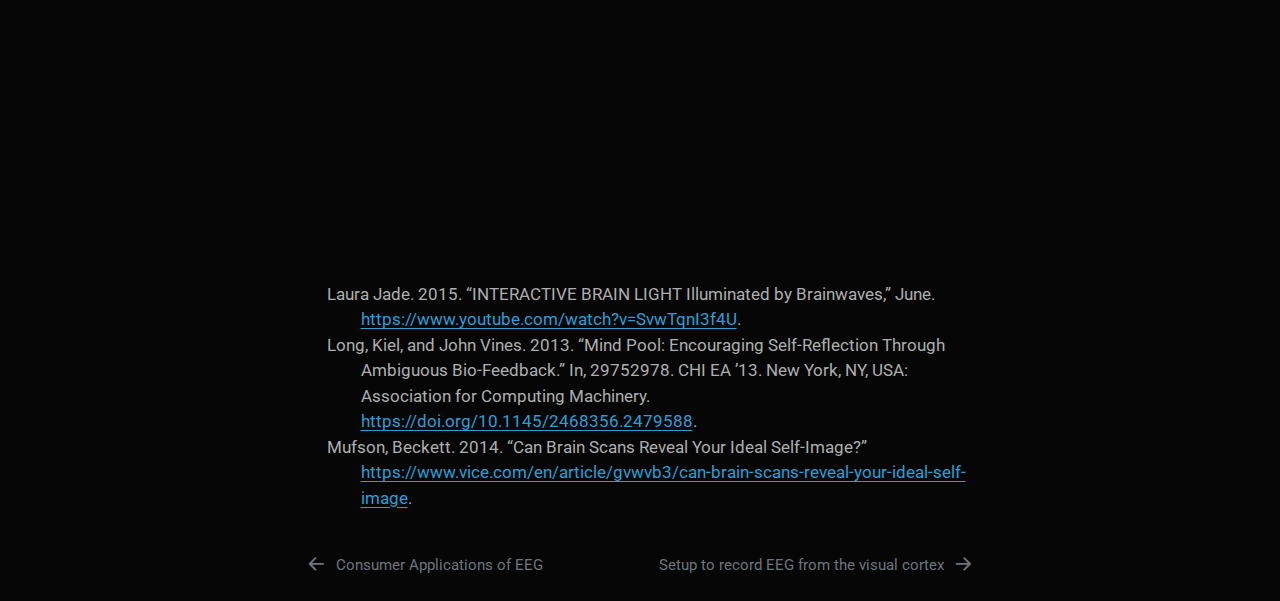
==== commit 02fd9c06: "bugfix: Quarto re-render all the files" ====
--- a/_book/art.html
+++ b/_book/art.html
@@ -50,7 +50,7 @@
 <script src="site_libs/quarto-search/fuse.min.js"></script>
 <script src="site_libs/quarto-search/quarto-search.js"></script>
 <meta name="quarto:offset" content="./">
-<link href="./intro.html" rel="next">
+<link href="./record.html" rel="next">
 <link href="./consumer.html" rel="prev">
 <link href="./images/bgv.png" rel="icon" type="image/png">
 <script src="site_libs/quarto-html/quarto.js"></script>
@@ -124,7 +124,7 @@
     <ul class="list-unstyled mt-1">
         <li class="sidebar-item">
   <div class="sidebar-item-container"> 
-  <a href="./index.html" class="sidebar-item-text sidebar-link"><span class="chapter-title"><img src="images/[removal.ai]_162b22c6-11a8-4ac1-9036-2dadecac939a-title.png" class="img-fluid"></span></a>
+  <a href="./index.html" class="sidebar-item-text sidebar-link"><span class="chapter-title">Buddhi GV</span></a>
   </div>
 </li>
         <li class="sidebar-item sidebar-item-section">
@@ -174,7 +174,17 @@
       <ul id="quarto-sidebar-section-2" class="collapse list-unstyled sidebar-section depth1 show">  
           <li class="sidebar-item">
   <div class="sidebar-item-container"> 
-  <a href="./intro.html" class="sidebar-item-text sidebar-link"><span class="chapter-title">Introduction</span></a>
+  <a href="./record.html" class="sidebar-item-text sidebar-link"><span class="chapter-title">Setup to record EEG from the visual cortex</span></a>
+  </div>
+</li>
+          <li class="sidebar-item">
+  <div class="sidebar-item-container"> 
+  <a href="./byb.html" class="sidebar-item-text sidebar-link"><span class="chapter-title">Connecting the setup to the Spike Recorder app</span></a>
+  </div>
+</li>
+          <li class="sidebar-item">
+  <div class="sidebar-item-container"> 
+  <a href="./brbay.html" class="sidebar-item-text sidebar-link"><span class="chapter-title">BrainBay - A visual programming language</span></a>
   </div>
 </li>
       </ul>
@@ -190,7 +200,7 @@
       <ul id="quarto-sidebar-section-3" class="collapse list-unstyled sidebar-section depth1 show">  
           <li class="sidebar-item">
   <div class="sidebar-item-container"> 
-  <a href="./summary.html" class="sidebar-item-text sidebar-link"><span class="chapter-title">Summary</span></a>
+  <a href="./summary.html" class="sidebar-item-text sidebar-link"><span class="chapter-title">Pragathi and Gubbu</span></a>
   </div>
 </li>
       </ul>
@@ -208,7 +218,7 @@
 <!-- margin-sidebar -->
     <div id="quarto-margin-sidebar" class="sidebar margin-sidebar">
         <nav id="TOC" role="doc-toc" class="toc-active">
-    <h2 id="toc-title">Table of contents</h2>
+    <h2 id="toc-title">On this page</h2>
    
   <ul>
   <li><a href="#mindpool" id="toc-mindpool" class="nav-link active" data-scroll-target="#mindpool">MindPool</a></li>
@@ -228,21 +238,21 @@
 
 <section id="mindpool" class="level3">
 <h3 class="anchored" data-anchor-id="mindpool">MindPool</h3>
-<p>MindPool was an installation that encouraged self-reflection through biofeedback. It collected alpha, beta, delta, and theta brainwaves to create ripples in 48 shallow pools of water thanks. The installation is the work of an artist called Lisa Park. <span class="citation" data-cites="long2013">(<a href="references.html#ref-long2013" role="doc-biblioref">Long and Vines 2013</a>)</span></p>
+<p>MindPool was an installation that encouraged self-reflection through biofeedback. It collected alpha, beta, delta, and theta brainwaves to create ripples in 48 shallow pools of water thanks. The installation is the work of an artist called Lisa Park. <span class="citation" data-cites="long2013">(<a href="#ref-long2013" role="doc-biblioref">Long and Vines 2013</a>)</span></p>
 <div class="quarto-video ratio ratio-16x9"><iframe data-external="1" src="https://www.youtube.com/embed/F-r-ZGE4z_M" title="" frameborder="0" allow="accelerometer; autoplay; clipboard-write; encrypted-media; gyroscope; picture-in-picture" allowfullscreen=""></iframe></div>
 </section>
 <section id="original-ideal" class="level3">
 <h3 class="anchored" data-anchor-id="original-ideal">Original Ideal</h3>
-<p>With Original Ideal, Chasserot explores new ideas about beauty being a function of personal identity, as opposed to the contexts of societal standards. The first step involves capturing images of his subjects in minimal, basic, and effortless states. Followed by digital modifica- tions to the captured image. The participants are then hooked up to an Emotiv EEG brain scanner, and shown 50 edited images. Those brain scans are then analyzed for brain activity that can denote a positive emotional reaction to understand how our brain responds to societal standards of beauty. <span class="citation" data-cites="mufson2014">(<a href="references.html#ref-mufson2014" role="doc-biblioref">Mufson 2014</a>)</span></p>
+<p>With Original Ideal, Chasserot explores new ideas about beauty being a function of personal identity, as opposed to the contexts of societal standards. The first step involves capturing images of his subjects in minimal, basic, and effortless states. Followed by digital modifica- tions to the captured image. The participants are then hooked up to an Emotiv EEG brain scanner, and shown 50 edited images. Those brain scans are then analyzed for brain activity that can denote a positive emotional reaction to understand how our brain responds to societal standards of beauty. <span class="citation" data-cites="mufson2014">(<a href="#ref-mufson2014" role="doc-biblioref">Mufson 2014</a>)</span></p>
 <div class="quarto-video ratio ratio-16x9"><iframe data-external="1" src="https://player.vimeo.com/video/83598327" frameborder="0" title="" allow="autoplay; fullscreen; picture-in-picture" allowfullscreen=""></iframe></div>
 </section>
 <section id="interactive-brain-light" class="level3">
 <h3 class="anchored" data-anchor-id="interactive-brain-light">Interactive Brain Light</h3>
-<p>Interactive Brain Light is artist Laura Jade’s new EEG- controlled installation, Brain Light Project is a light sculpture designed to create a biofeedback loop of light, sound, and thought. In a process developed by Jade, neuroscientist Peter Simpson-Young, and programmer Sam Gentle, the installation becomes a real-time visualization of visitors’ alpha, theta, and beta brainwaves. <span class="citation" data-cites="laurajade2015">(<a href="references.html#ref-laurajade2015" role="doc-biblioref">Laura Jade 2015</a>)</span></p>
+<p>Interactive Brain Light is artist Laura Jade’s new EEG- controlled installation, Brain Light Project is a light sculpture designed to create a biofeedback loop of light, sound, and thought. In a process developed by Jade, neuroscientist Peter Simpson-Young, and programmer Sam Gentle, the installation becomes a real-time visualization of visitors’ alpha, theta, and beta brainwaves. <span class="citation" data-cites="laurajade2015">(<a href="#ref-laurajade2015" role="doc-biblioref">Laura Jade 2015</a>)</span></p>
 <div class="quarto-video ratio ratio-16x9"><iframe data-external="1" src="https://www.youtube.com/embed/-gA0U1WMUNg" title="" frameborder="0" allow="accelerometer; autoplay; clipboard-write; encrypted-media; gyroscope; picture-in-picture" allowfullscreen=""></iframe></div>
 
 
-<div id="refs" class="references csl-bib-body hanging-indent" data-entry-spacing="0" role="list" style="display: none">
+<div id="refs" class="references csl-bib-body hanging-indent" data-entry-spacing="0" role="list">
 <div id="ref-laurajade2015" class="csl-entry" role="listitem">
 Laura Jade. 2015. <span>“INTERACTIVE BRAIN LIGHT Illuminated by Brainwaves,”</span> June. <a href="https://www.youtube.com/watch?v=SvwTqnI3f4U">https://www.youtube.com/watch?v=SvwTqnI3f4U</a>.
 </div>
@@ -672,8 +682,8 @@
       </a>          
   </div>
   <div class="nav-page nav-page-next">
-      <a href="./intro.html" class="pagination-link" aria-label="Introduction">
-        <span class="nav-page-text"><span class="chapter-title">Introduction</span></span> <i class="bi bi-arrow-right-short"></i>
+      <a href="./record.html" class="pagination-link" aria-label="Setup to record EEG from the visual cortex">
+        <span class="nav-page-text"><span class="chapter-title">Setup to record EEG from the visual cortex</span></span> <i class="bi bi-arrow-right-short"></i>
       </a>
   </div>
 </nav>
